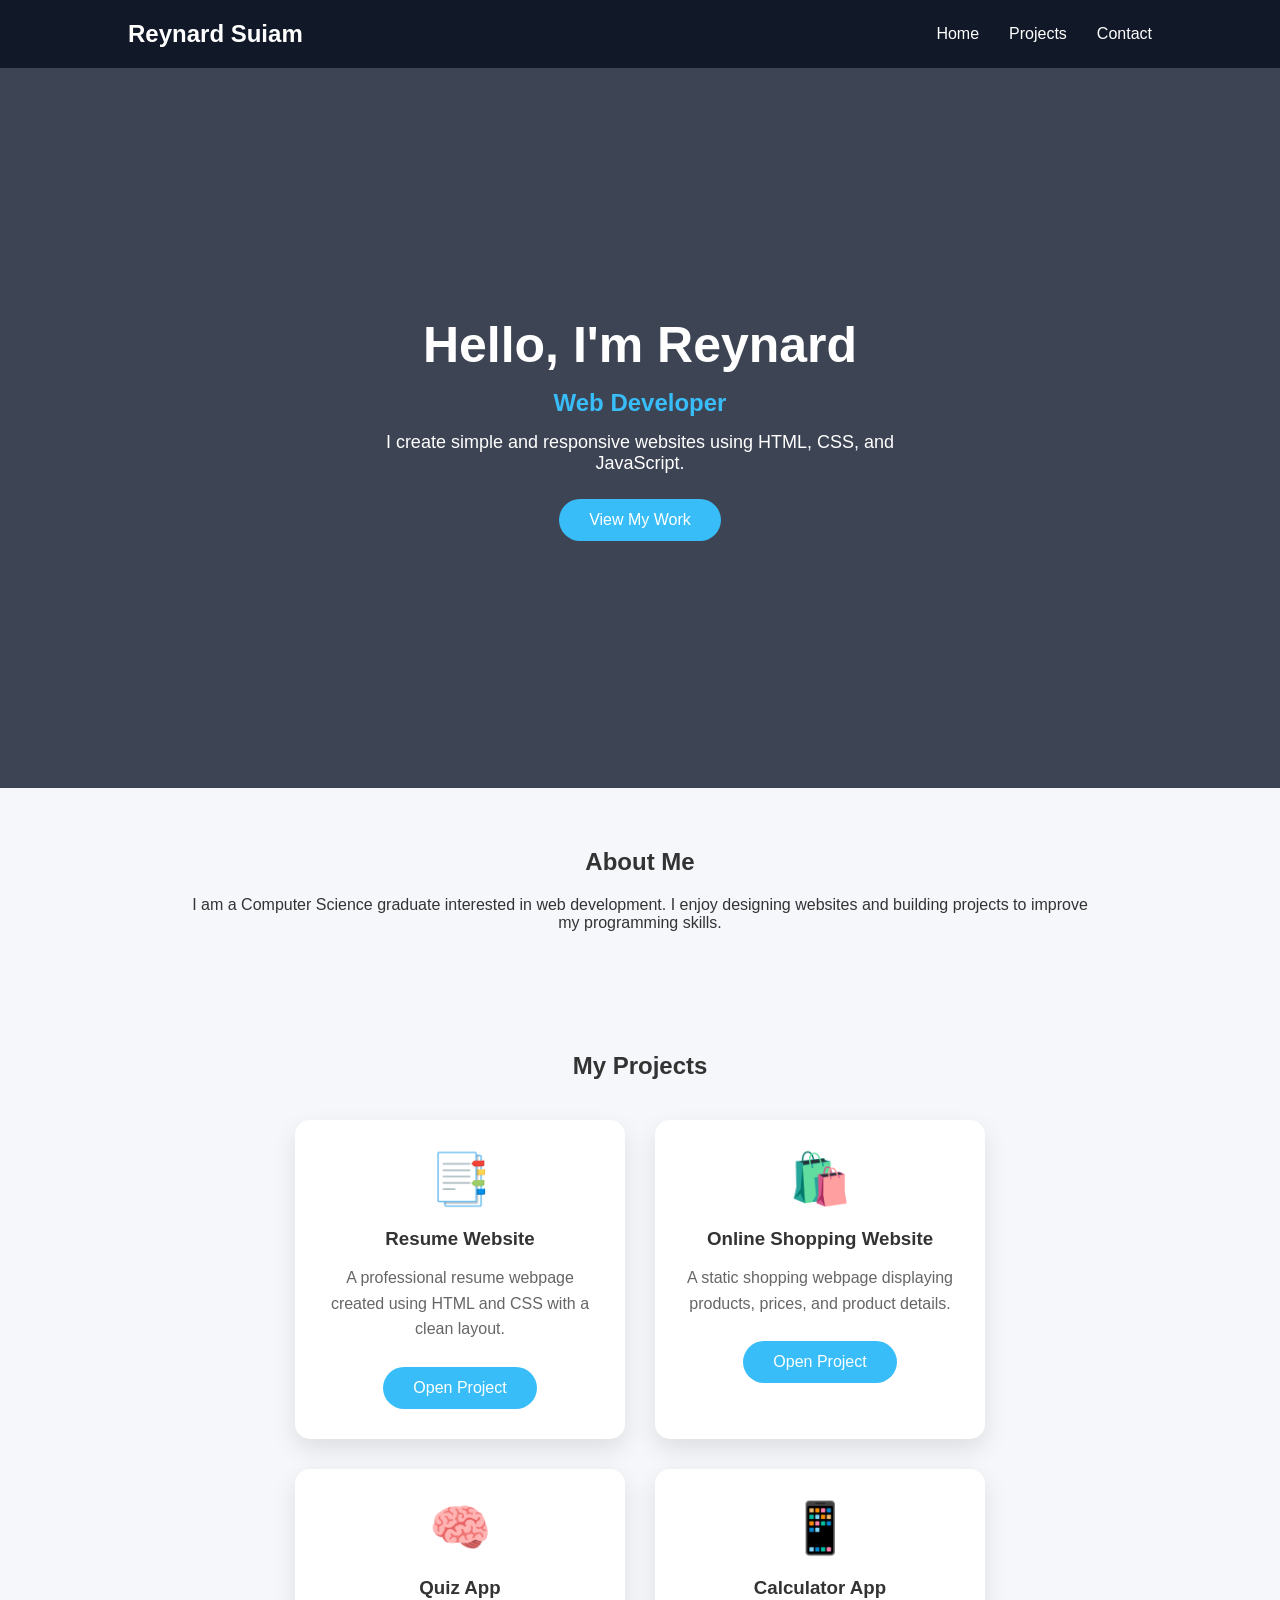
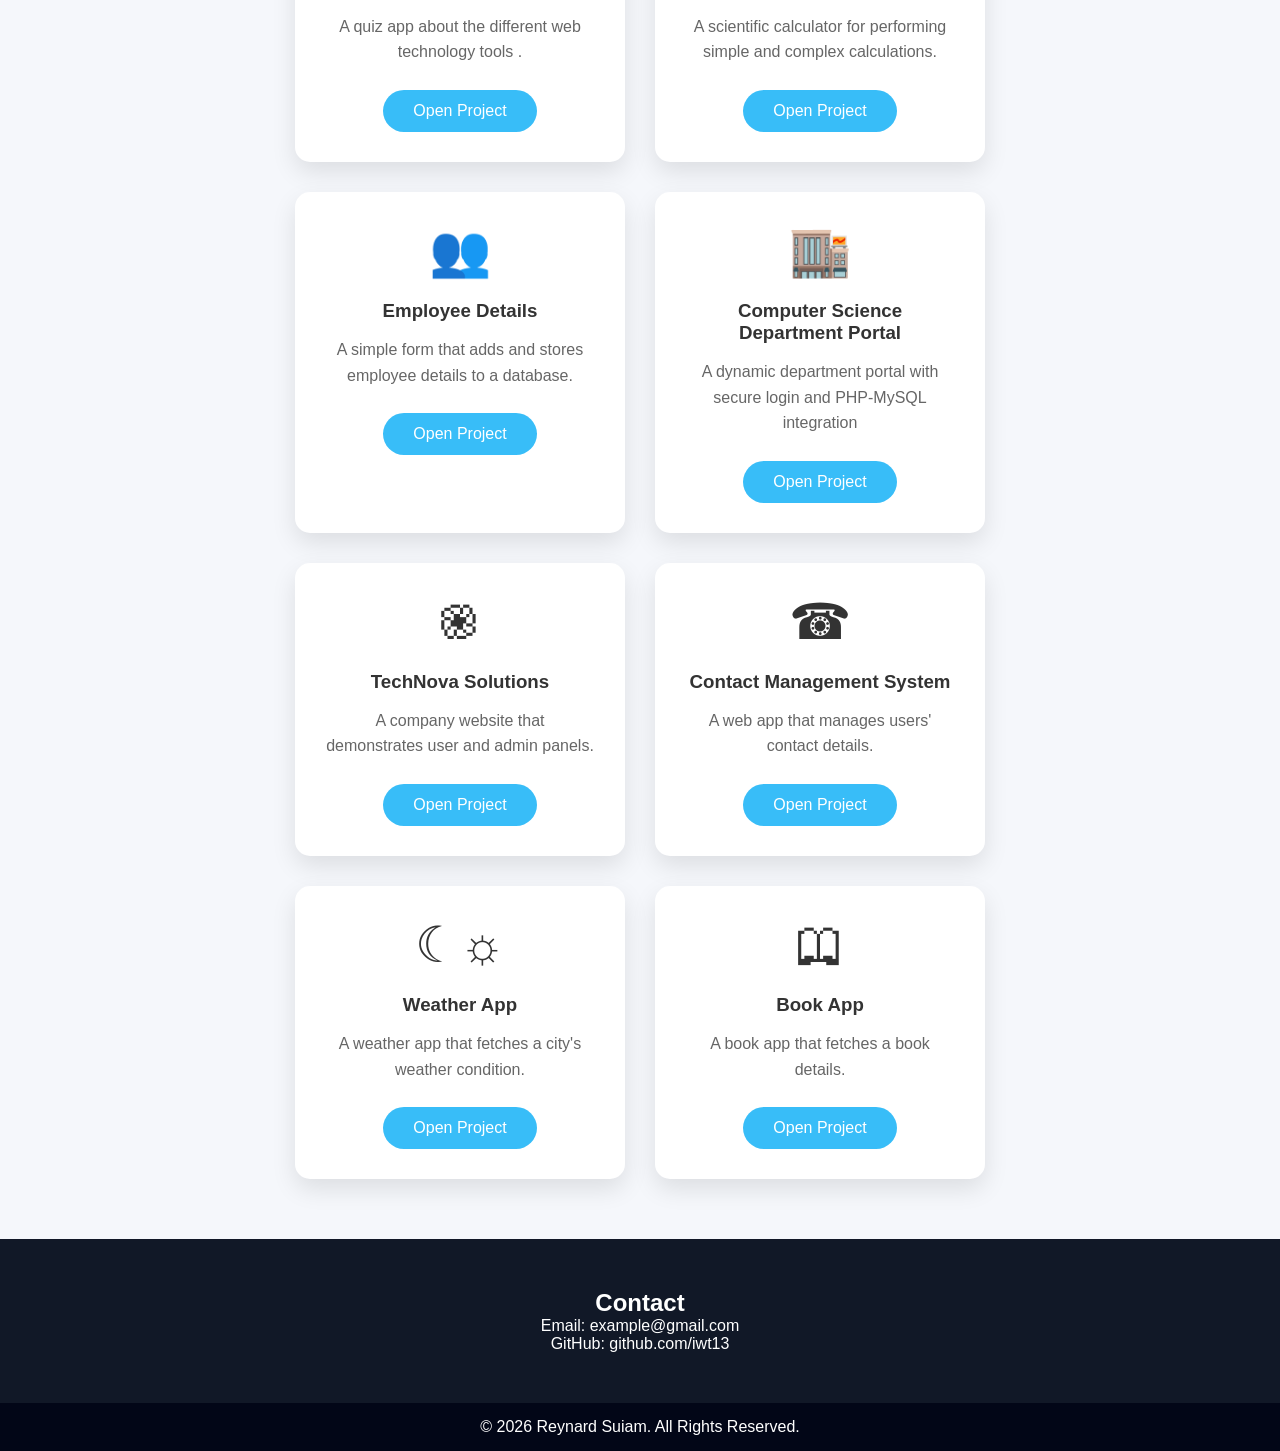
==== index.html @ b5f8ff5f "Updated the portfolio" ====
<!DOCTYPE html>
<html lang="en">
<head>
    <meta charset="UTF-8">
    <meta name="viewport" content="width=device-width, initial-scale=1.0">
    <title>Reynard Suiam | Portfolio</title>
    <link rel="stylesheet" href="style.css">
</head>

<body>

    <!-- Navigation -->
    <nav>
        <h2>Reynard Suiam</h2>

        <ul>
            <li><a href="#home">Home</a></li>
            <li><a href="#projects">Projects</a></li>
            <li><a href="#contact">Contact</a></li>
        </ul>
    </nav>


    <!-- Hero Section -->
    <section class="hero" id="home">

        <div class="hero-text">
            <h1>Hello, I'm Reynard</h1>
            <h2>Web Developer</h2>

            <p>
                I create simple and responsive websites using
                HTML, CSS, and JavaScript.
            </p>

            <a href="#projects">
                <button>View My Work</button>
            </a>
        </div>

    </section>


    <!-- About Section -->
    <section class="about">

        <h2>About Me</h2>

        <p>
            I am a Computer Science graduate interested in web development.
            I enjoy designing websites and building projects to improve
            my programming skills.
        </p>

    </section>


    <!-- Projects Section -->
    <section id="projects">

        <h2 class="title">My Projects</h2>


        <div class="project-container">


            <div class="project-card">

                <div class="icon">
                    📑
                </div>

                <h3>Resume Website</h3>

                <p>
                    A professional resume webpage created using
                    HTML and CSS with a clean layout.
                </p>

                <a href="resume/index.html">
                    <button>Open Project</button>
                </a>

            </div>



            <div class="project-card">

                <div class="icon">
                    🛍️
                </div>

                <h3>Online Shopping Website</h3>

                <p>
                    A static shopping webpage displaying products,
                    prices, and product details.
                </p>

                <a href="shopping/index.html">
                    <button>Open Project</button>
                </a>

            </div>

            <div class="project-card">

                <div class="icon">
                    🧠
                </div>

                <h3>Quiz App</h3>

                <p>
                    A quiz app about the different web technology
                    tools .
                </p>

                <a href="quiz/index.html">
                    <button>Open Project</button>
                </a>

            </div>

            <div class="project-card">

                <div class="icon">
                    📱
                </div>

                <h3>Calculator App</h3>

                <p>
                    A scientific calculator for performing
                    simple and complex calculations.
                </p>

                <a href="calculator/index.html">
                    <button>Open Project</button>
                </a>

            </div>

            <div class="project-card">

                <div class="icon">
                    👥
                </div>

                <h3>Employee Details</h3>

                <p>
                    A simple form that adds and stores
                    employee details to a database.
                </p>

                <a href="http://localhost:8000" target="_blank">
                    <button>Open Project</button>
                </a>

            </div>

            <div class="project-card">

                <div class="icon">
                    🏬
                </div>

                <h3>Computer Science Department Portal</h3>

                <p>
                    A dynamic department portal with secure
                    login and PHP-MySQL integration
                </p>

                <a href="http://localhost:8000" target="_blank">
                    <button>Open Project</button>
                </a>

            </div>

            <div class="project-card">

                <div class="icon">
                    ֎
                </div>

                <h3>TechNova Solutions</h3>

                <p>
                    A company website that demonstrates user and
                    admin panels.
                </p>

                <a href="http://localhost:8000" target="_blank">
                    <button>Open Project</button>
                </a>

            </div>

            <div class="project-card">

                <div class="icon">
                    ☎
                </div>

                <h3>Contact Management System</h3>

                <p>
                    A web app that manages users' contact details.
                </p>
                
                <a href="http://localhost:8000" target="blank">
                    <button>Open Project</button>
                </a>
            </div>

            <div class="project-card">

                <div class="icon">
                    ☾☼
                </div>

                <h3>Weather App</h3>

                <p>
                    A weather app that fetches a city's weather condition.
                </p>

                <a href="weather/index.html">
                    <button>Open Project</button>
                </a>

            </div>

            <div class="project-card">

                <div class="icon">
                    🕮
                </div>

                <h3>Book App</h3>

                <p>
                    A book app that fetches a book details.
                </p>

                <a href="http://localhost:8000" target="blank">
                    <button>Open Project</button>
                </a>

            </div>

        </div>

    </section> 


    <!-- Contact -->
    <section class="contact" id="contact">

        <h2>Contact</h2>

        <p>Email: example@gmail.com</p>
        <p>GitHub: github.com/iwt13</p>

    </section>


    <footer>

        <p>
            © 2026 Reynard Suiam. All Rights Reserved.
        </p>

    </footer>


</body>
</html>
---- style.css ----
*{
    margin:0;
    padding:0;
    box-sizing:border-box;
    font-family:"Poppins", Arial, sans-serif;
}


body{
    background:#f5f7fb;
    color:#333;
}


/* Navigation */

nav{

    display:flex;
    justify-content:space-between;
    align-items:center;

    padding:20px 10%;

    background:#111827;
    color:white;

}


nav ul{

    display:flex;
    list-style:none;
    gap:30px;

}


nav a{

    color:white;
    text-decoration:none;

}


nav a:hover{

    color:#38bdf8;

}



/* Hero */

.hero{

    height:80vh;

    display:flex;
    justify-content:center;
    align-items:center;

    text-align:center;

    background:
    linear-gradient(
    rgba(15,23,42,0.8),
    rgba(15,23,42,0.8)
    ),
    url("background.jpg");

    background-size:cover;

    color:white;

}


.hero h1{

    font-size:50px;

}


.hero h2{

    color:#38bdf8;
    margin:15px;

}


.hero p{

    font-size:18px;
    max-width:600px;

}



button{

    margin-top:25px;

    padding:12px 30px;

    background:#38bdf8;

    border:none;

    border-radius:30px;

    color:white;

    font-size:16px;

    cursor:pointer;

    transition:0.3s;

}


button:hover{

    background:#0284c7;

    transform:scale(1.05);

}



/* About */

.about{

    padding:60px 15%;
    text-align:center;

}


.about h2{

    margin-bottom:20px;

}



/* Projects */

#projects{

    padding:60px 10%;

}


.title{

    text-align:center;
    margin-bottom:40px;

}



.project-container{

    display:flex;

    justify-content:center;

    gap:30px;

    flex-wrap:wrap;

}



.project-card{

    background:white;

    width:330px;

    padding:30px;

    text-align:center;

    border-radius:15px;

    box-shadow:
    0 10px 25px rgba(0,0,0,0.1);

    transition:0.3s;

}


.project-card:hover{

    transform:translateY(-10px);

}



.icon{

    font-size:50px;

    margin-bottom:20px;

}


.project-card h3{

    margin-bottom:15px;

}


.project-card p{

    color:#666;

    line-height:1.6;

}



/* Contact */

.contact{

    text-align:center;

    padding:50px;

    background:#111827;

    color:white;

}



/* Footer */

footer{

    text-align:center;

    padding:15px;

    background:#020617;

    color:white;

}



/* Mobile */

@media(max-width:700px){

    nav{

        flex-direction:column;
        gap:15px;

    }


    .hero h1{

        font-size:35px;

    }

}
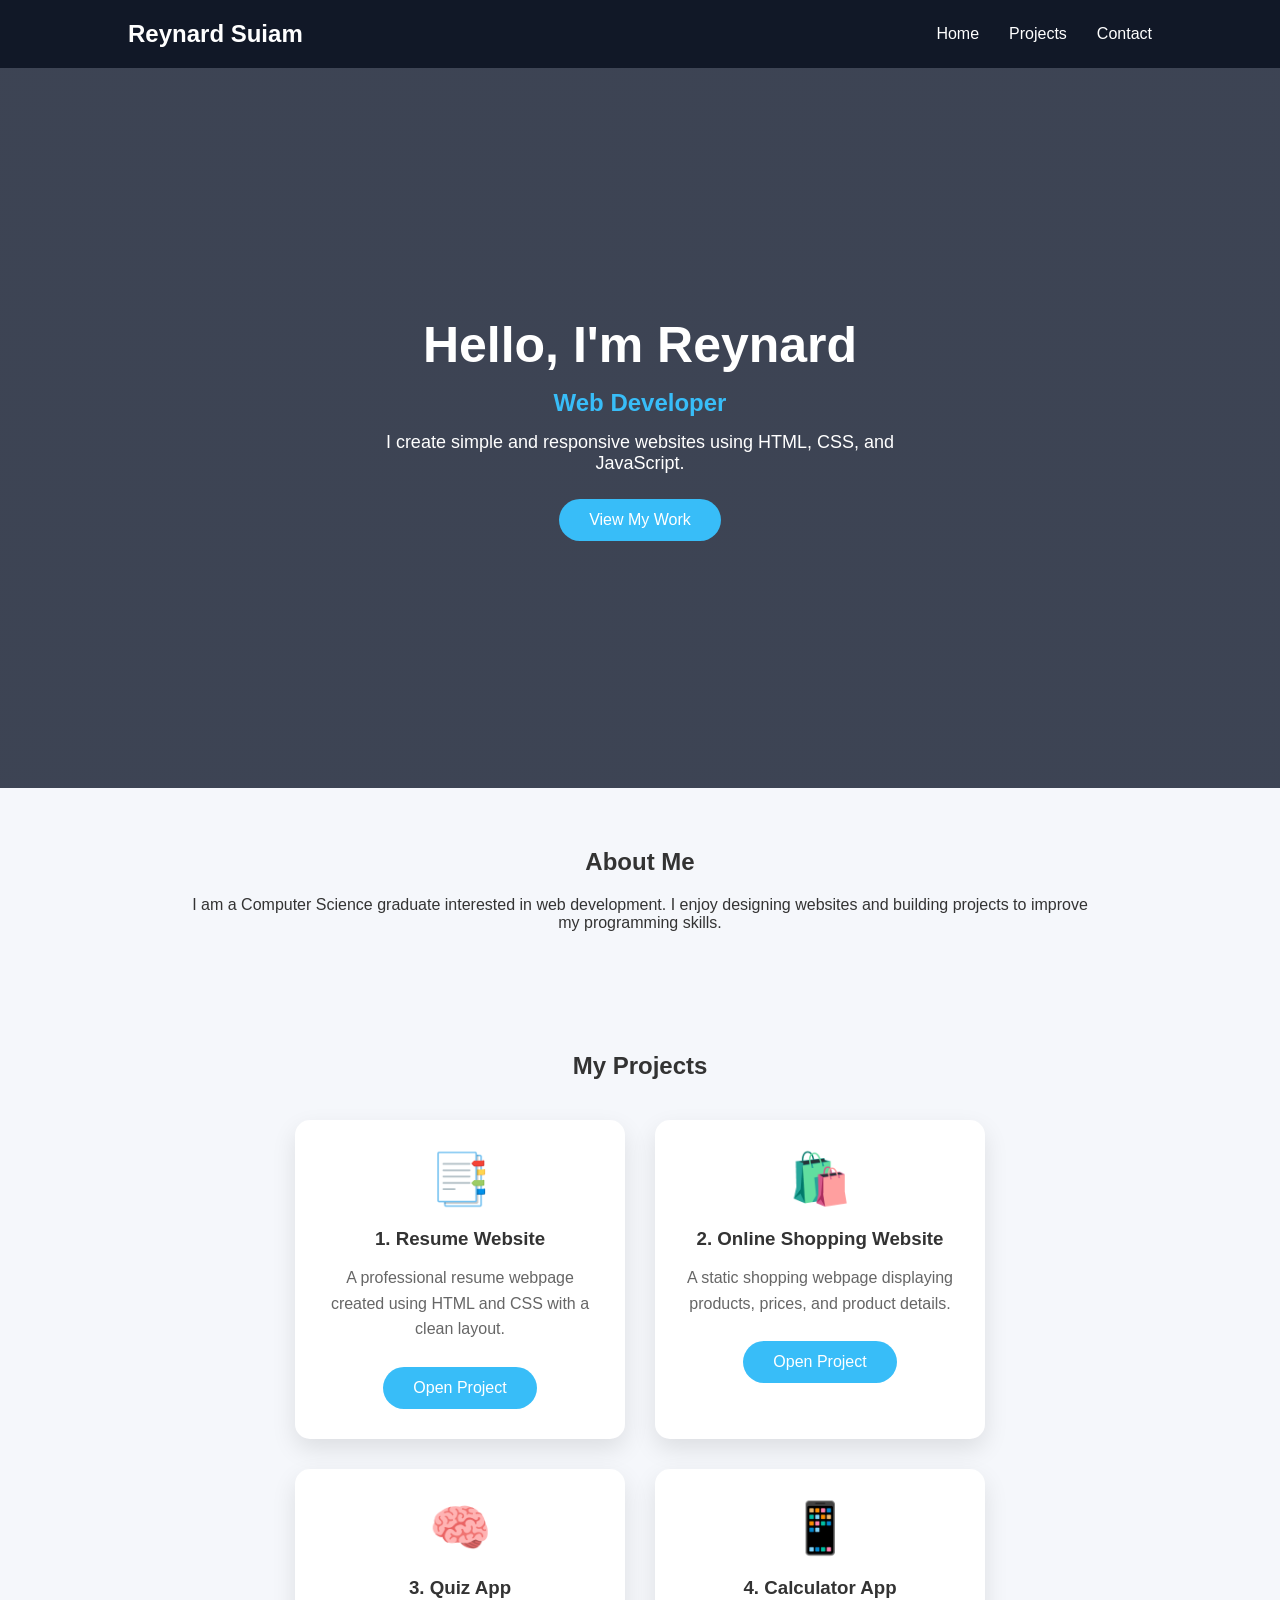
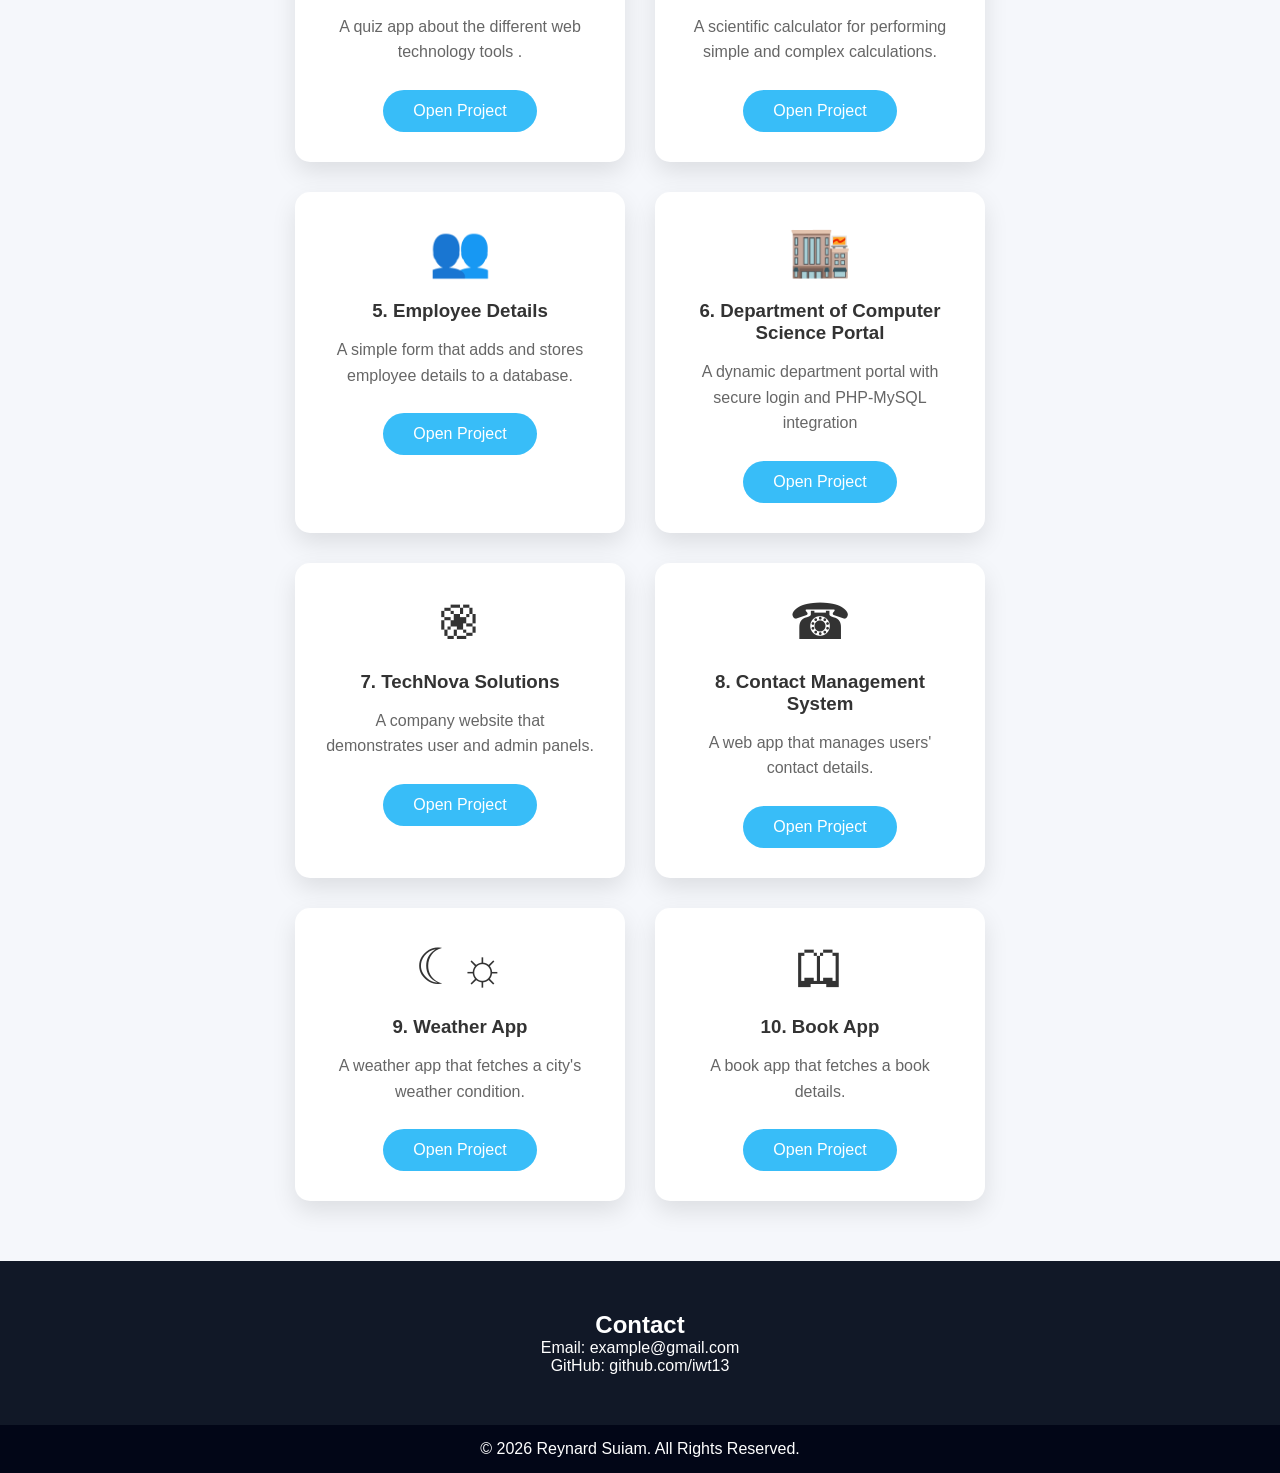
==== commit c209f5aa: "updated the portfolio" ====
--- a/index.html
+++ b/index.html
@@ -70,7 +70,7 @@
                     📑
                 </div>
 
-                <h3>Resume Website</h3>
+                <h3>1. Resume Website</h3>
 
                 <p>
                     A professional resume webpage created using
@@ -91,7 +91,7 @@
                     🛍️
                 </div>
 
-                <h3>Online Shopping Website</h3>
+                <h3>2. Online Shopping Website</h3>
 
                 <p>
                     A static shopping webpage displaying products,
@@ -110,7 +110,7 @@
                     🧠
                 </div>
 
-                <h3>Quiz App</h3>
+                <h3>3. Quiz App</h3>
 
                 <p>
                     A quiz app about the different web technology
@@ -129,7 +129,7 @@
                     📱
                 </div>
 
-                <h3>Calculator App</h3>
+                <h3>4. Calculator App</h3>
 
                 <p>
                     A scientific calculator for performing
@@ -148,7 +148,7 @@
                     👥
                 </div>
 
-                <h3>Employee Details</h3>
+                <h3>5. Employee Details</h3>
 
                 <p>
                     A simple form that adds and stores
@@ -167,7 +167,7 @@
                     🏬
                 </div>
 
-                <h3>Computer Science Department Portal</h3>
+                <h3>6. Department of Computer Science Portal</h3>
 
                 <p>
                     A dynamic department portal with secure
@@ -186,7 +186,7 @@
                     ֎
                 </div>
 
-                <h3>TechNova Solutions</h3>
+                <h3>7. TechNova Solutions</h3>
 
                 <p>
                     A company website that demonstrates user and
@@ -205,7 +205,7 @@
                     ☎
                 </div>
 
-                <h3>Contact Management System</h3>
+                <h3>8. Contact Management System</h3>
 
                 <p>
                     A web app that manages users' contact details.
@@ -222,7 +222,7 @@
                     ☾☼
                 </div>
 
-                <h3>Weather App</h3>
+                <h3>9. Weather App</h3>
 
                 <p>
                     A weather app that fetches a city's weather condition.
@@ -240,7 +240,7 @@
                     🕮
                 </div>
 
-                <h3>Book App</h3>
+                <h3>10. Book App</h3>
 
                 <p>
                     A book app that fetches a book details.
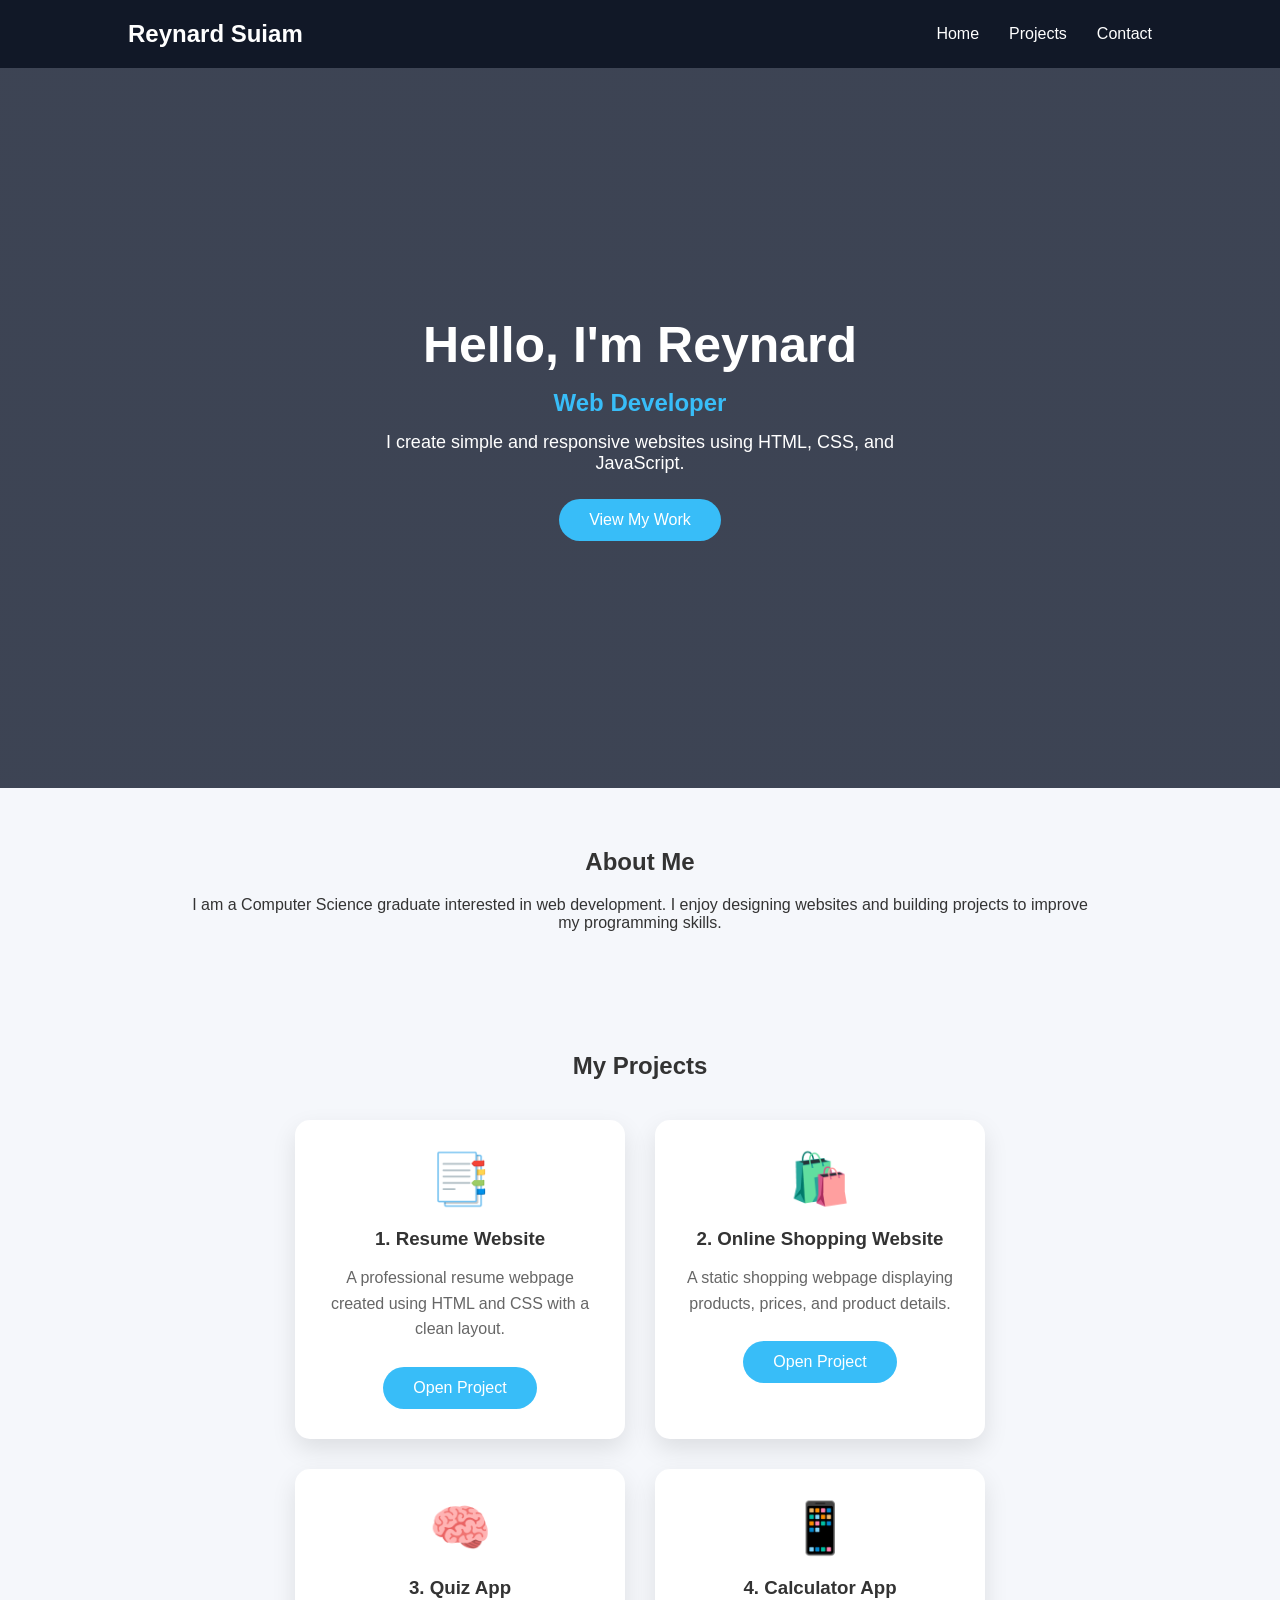
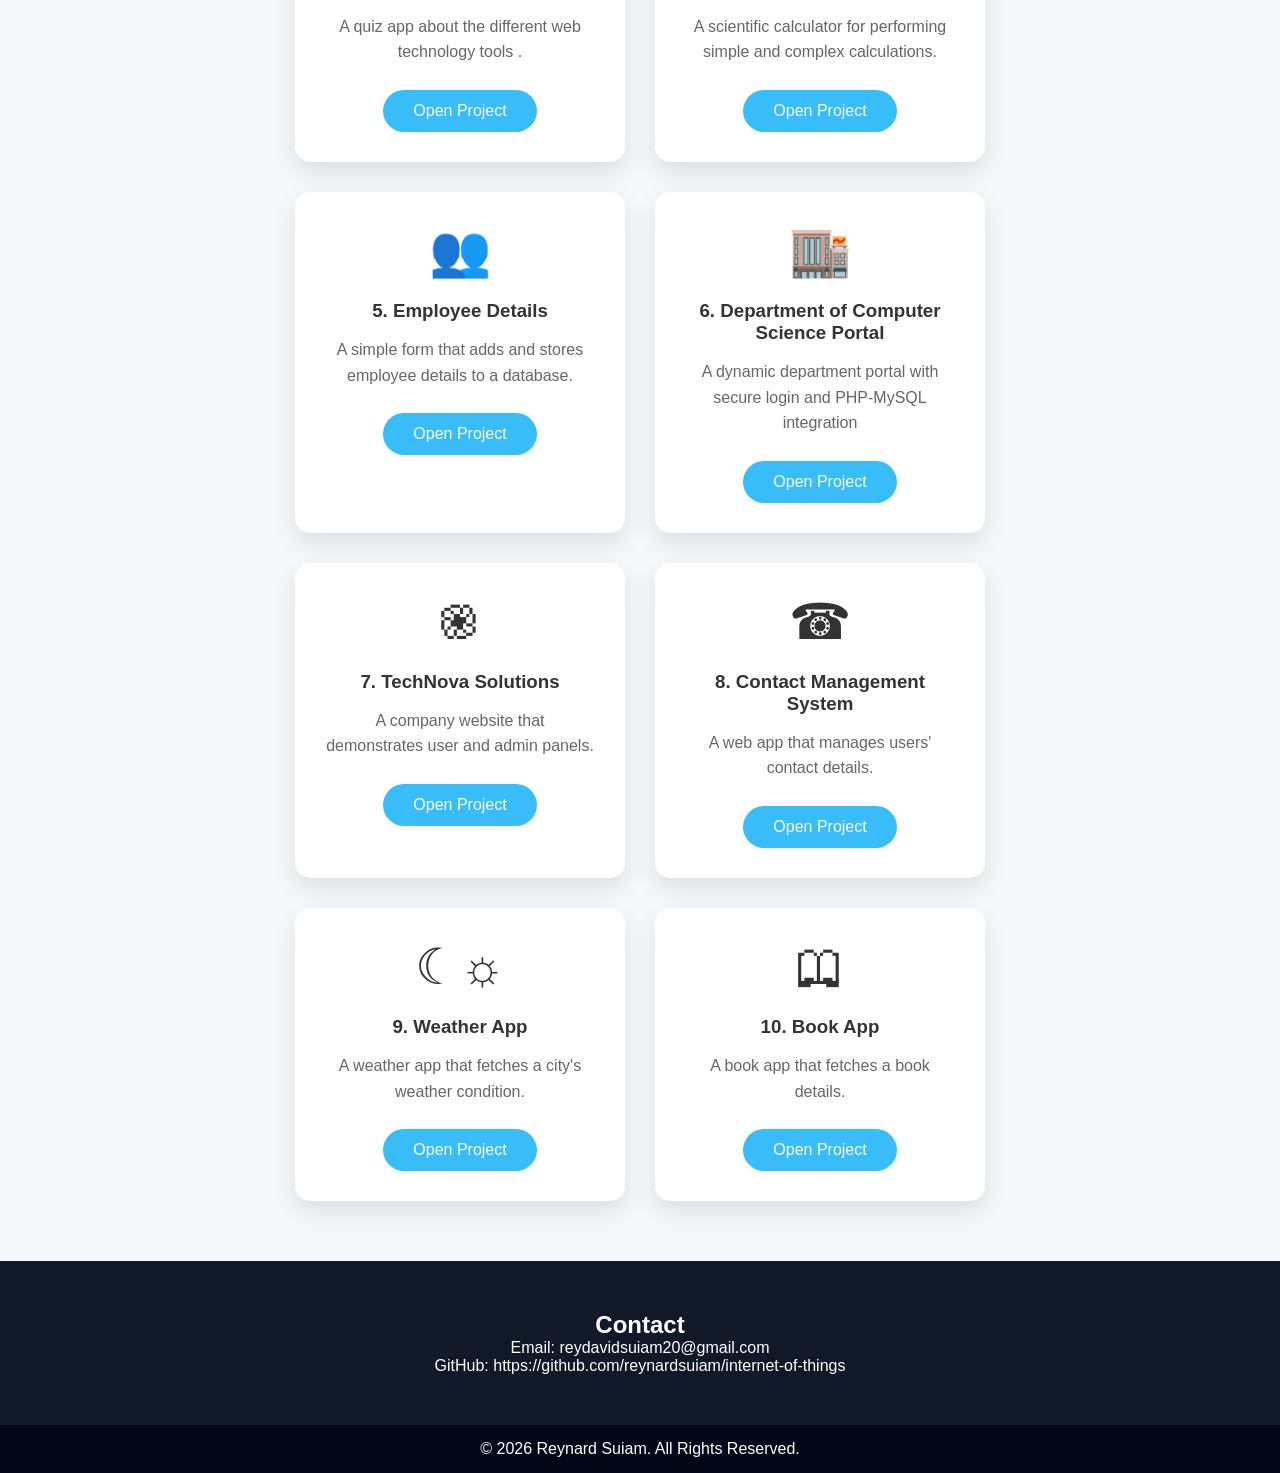
==== commit 9352cbd2: "updated book-library" ====
--- a/index.html
+++ b/index.html
@@ -82,7 +82,7 @@
                 </a>
 
             </div>
-
+ 
 
 
             <div class="project-card">
@@ -155,7 +155,7 @@
                     employee details to a database.
                 </p>
 
-                <a href="http://localhost:8000" target="_blank">
+                <a href="https://iwt13projects.infinityfreeapp.com/employee/" target="_blank">
                     <button>Open Project</button>
                 </a>
 
@@ -174,7 +174,7 @@
                     login and PHP-MySQL integration
                 </p>
 
-                <a href="http://localhost:8000" target="_blank">
+                <a href="https://iwt13projects.infinityfreeapp.com/department/" target="_blank">
                     <button>Open Project</button>
                 </a>
 
@@ -193,7 +193,7 @@
                     admin panels.
                 </p>
 
-                <a href="http://localhost:8000" target="_blank">
+                <a href="https://iwt13projects.infinityfreeapp.com/company/" target="_blank">
                     <button>Open Project</button>
                 </a>
 
@@ -211,7 +211,7 @@
                     A web app that manages users' contact details.
                 </p>
                 
-                <a href="http://localhost:8000" target="blank">
+                <a href="https://iwt13projects.infinityfreeapp.com/contact/" target="blank">
                     <button>Open Project</button>
                 </a>
             </div>
@@ -246,7 +246,7 @@
                     A book app that fetches a book details.
                 </p>
 
-                <a href="http://localhost:8000" target="blank">
+                <a href="https://iwt13projects.infinityfreeapp.com/book-library/" target="blank">
                     <button>Open Project</button>
                 </a>
 
@@ -262,8 +262,8 @@
 
         <h2>Contact</h2>
 
-        <p>Email: example@gmail.com</p>
-        <p>GitHub: github.com/iwt13</p>
+        <p>Email: reydavidsuiam20@gmail.com</p>
+        <p>GitHub: https://github.com/reynardsuiam/internet-of-things</p>
 
     </section>
 
